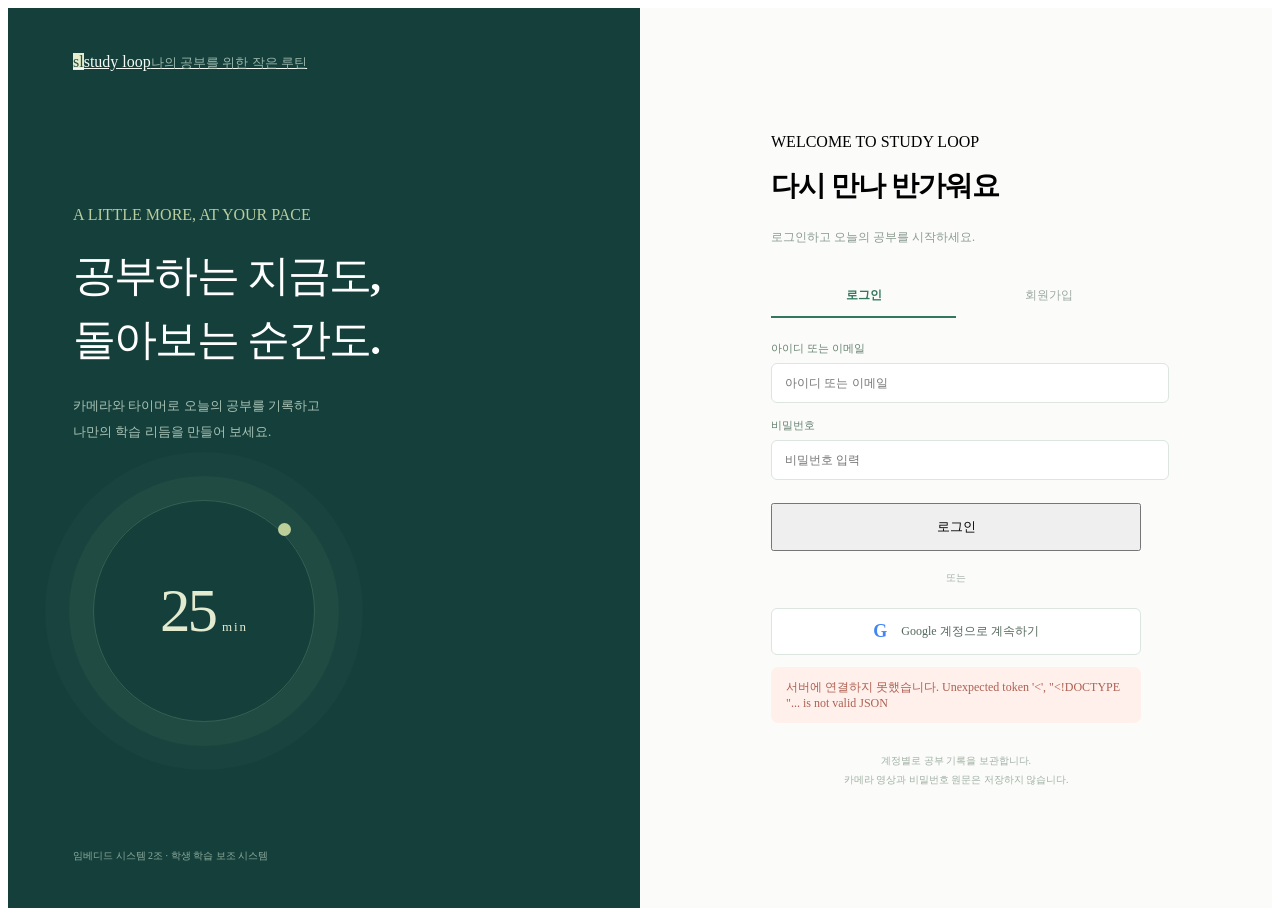
==== coaching-ui-prototype/live/index.html @ c524ef39 "feat: 학습 기록·코칭 웹 UI 추가 (#25)" ====
<!doctype html>
<html lang="ko">
<head>
  <meta charset="utf-8"><meta name="viewport" content="width=device-width,initial-scale=1">
  <meta name="theme-color" content="#153f3b"><title>Study Loop · 내 공부 공간</title>
  <link rel="stylesheet" href="base.css"><link rel="stylesheet" href="ui.css"><script src="demo-ui.js" defer></script><script src="detection.js" defer></script><script src="ui.js" defer></script>
</head>
<body>
  <div id="file-notice" hidden>이 화면은 서버가 필요합니다. live 폴더에서 npm start 실행 후 http://localhost:3000 을 열어 주세요.</div>
  <section id="auth-view" class="auth-layout" hidden>
    <div class="auth-story"><a class="brand light" href="/"><span class="brand-mark">sl</span><span>study loop<small>나의 공부를 위한 작은 루틴</small></span></a><div class="auth-copy"><p class="eyebrow">A LITTLE MORE, AT YOUR PACE</p><h1>공부하는 지금도,<br>돌아보는 순간도.</h1><p>카메라와 타이머로 오늘의 공부를 기록하고<br>나만의 학습 리듬을 만들어 보세요.</p><div class="auth-orbit" aria-hidden="true"><span>25<span>min</span></span><i></i></div></div><div class="story-footer">임베디드 시스템 2조 · 학생 학습 보조 시스템</div></div>
    <div class="auth-form-wrap"><div class="auth-card"><p class="eyebrow">WELCOME TO STUDY LOOP</p><h2 id="auth-title">다시 만나 반가워요</h2><p class="auth-sub">로그인하고 오늘의 공부를 시작하세요.</p><div class="auth-tabs"><button id="login-tab" class="chosen" type="button">로그인</button><button id="register-tab" type="button">회원가입</button></div><form id="auth-form">
  <div id="username-group" hidden><label for="username">아이디</label><div class="input-action"><input id="username" autocomplete="off" maxlength="20" placeholder="영문으로 시작, 4–20자"><button class="secondary" id="check-username" type="button">중복 확인</button></div><p class="hint" id="username-message" role="status">영문·숫자·밑줄을 사용할 수 있어요. 대소문자는 구분하지 않아요.</p></div>
  <label id="name-label" hidden>이름<input id="name" autocomplete="name" maxlength="40"></label>
  <label><span id="identifier-label">아이디 또는 이메일</span><input id="email" type="text" autocomplete="username" maxlength="254" required placeholder="아이디 또는 이메일"></label>
  <label id="phone-label" hidden>휴대전화 번호<input id="phone" type="tel" autocomplete="tel" maxlength="20" placeholder="010-1234-5678"><span class="hint">연락처 저장용이며 문자 인증은 진행하지 않습니다.</span></label>
  <label>비밀번호<input id="password" type="password" autocomplete="current-password" maxlength="128" required placeholder="비밀번호 입력"></label><p id="password-help" class="hint" hidden>비밀번호는 12–128자로 설정해 주세요.</p><button class="primary auth-submit" id="submit-auth">로그인</button>
</form><div class="or-line"><span>또는</span></div><a id="google-login" class="google-button" href="/auth/google"><strong aria-hidden="true">G</strong> Google 계정으로 계속하기</a><p id="google-help" class="hint"></p><p id="auth-message" class="form-message" role="alert"></p><p class="auth-privacy">계정별로 공부 기록을 보관합니다.<br>카메라 영상과 비밀번호 원문은 저장하지 않습니다.</p></div></div>
  </section>
  <section id="onboarding-view" class="onboarding-wrap" hidden>
  <div class="onboarding-card panel">
    <a class="brand" href="/"><span class="brand-mark">sl</span><span>study loop<small>나에게 맞는 공부의 시작</small></span></a>
    <p class="eyebrow onboarding-step">ONE MORE STEP</p><h1 id="onboarding-title">어떤 공부를 주로 하시나요?</h1><p class="subtitle">가장 많이 할 공부 하나를 골라 주세요. 공부 이름의 기본값으로 활용해요.</p>
    <form id="onboarding-form">
      <div id="profile-fields" hidden><h2>계정 정보 마무리</h2><p class="hint">기존 계정 정보와 기록은 유지하고, 빠진 정보만 입력해 주세요.</p>
        <div id="profile-username-group"><label for="profile-username">아이디</label><div class="input-action"><input id="profile-username" autocomplete="off" maxlength="20" placeholder="영문으로 시작, 4–20자"><button class="secondary" id="check-profile-username" type="button">중복 확인</button></div><p class="hint" id="profile-username-message" role="status">아이디 중복 확인이 필요해요.</p></div>
        <label id="profile-phone-label">휴대전화 번호<input id="profile-phone" type="tel" autocomplete="tel" maxlength="20" placeholder="010-1234-5678"><span class="hint">연락처 저장용 · 문자 인증 없음</span></label>
      </div>
      <fieldset class="focus-fieldset"><legend>주로 할 공부 <span>(하나 선택)</span></legend><div class="focus-grid" id="focus-options"></div></fieldset>
      <p id="onboarding-message" class="form-message" role="alert"></p><button class="primary onboarding-submit" id="save-profile">선택 완료하고 공부 시작하기</button>
    </form><button class="logout" id="onboarding-logout">로그아웃</button>
  </div>
</section>
  <div id="app-view" hidden>
    <aside class="sidebar"><a class="brand" href="/"><span class="brand-mark">sl</span><span>study loop<small>학생 졸음 감지 · 학습 코칭</small></span></a><div class="workspace-label">MY WORKSPACE</div><nav><button class="nav-link selected" id="study-nav"><span aria-hidden="true">◉</span> 공부 기록하기</button><button class="nav-link" id="history-nav"><span aria-hidden="true">▦</span> 학습 기록</button></nav><div class="sidebar-note"><span class="small-dot"></span> 나의 속도로, 꾸준하게<p>지금의 공부를 기록하고<br>다음 공부를 준비해요.</p></div><div class="sidebar-bottom"><div class="avatar" id="user-initial"></div><div><span id="user-name"></span><small id="user-provider"></small></div></div><button class="logout" id="logout">로그아웃</button></aside>
    <main><header class="topbar"><span>내 학습 공간 <span class="slash">/</span> <strong id="breadcrumb">공부 기록하기</strong></span><span class="demo-badge">로컬 DB 연결</span></header><div class="page"><div class="mobile-nav"><button class="secondary" id="mobile-study">공부 기록하기</button><button class="secondary" id="mobile-history">학습 기록</button><button class="secondary" id="mobile-logout">로그아웃</button></div><p id="app-message" class="form-message" role="alert"></p>
      <section id="study-view"><div class="page-heading"><div><p class="eyebrow">MAKE ROOM FOR YOUR STUDY</p><h1>지금부터, 나의 공부 시간</h1><p class="subtitle">카메라를 확인하고 오늘의 작은 목표부터 시작해 보세요.</p></div><span class="date-label" id="today"></span></div><div class="study-layout"><section class="panel camera-card"><div class="panel-heading"><h2>내 공부 화면</h2><span class="badge pending" id="camera-badge">카메라 꺼짐</span></div><div class="camera-stage"><video id="camera" autoplay muted playsinline></video><div id="camera-placeholder"><div class="camera-symbol" aria-hidden="true">◎</div><h3>나의 공부 공간을 비춰 보세요</h3><p>카메라를 켜면 이곳에 내 모습이 보여요.<br>영상은 이 브라우저에서만 표시됩니다.</p><button class="primary" id="enable-camera">카메라 켜기</button></div><div class="camera-overlay" id="camera-overlay" hidden><span class="small-dot"></span> 미리보기 · 영상 저장 안 함</div></div><div class="camera-footer"><span id="camera-hint">카메라를 끈 상태에서도 시간을 기록할 수 있어요.</span><button class="secondary" id="toggle-camera">카메라 켜기</button></div><div class="detector-note"><strong id="detection-message" role="status" aria-live="polite">감지 대기 · 카메라를 켜고 공부를 시작해 주세요.</strong><span id="detection-counts">눈 감김 의심 — · 고개 숙임 —</span><처음>눈 감김 2초 이상 / 고개 숙임 3초 이상일 때 짧은 경고음이 울립니다. 
        처음 10초는 눈을 뜨고 정면을 봐 주세요.</p><div class="sound-controls"><button class="secondary" id="test-sound" type="button">경고음 확인</button><button class="secondary" id="mute-sound" type="button">소리 끄기</button><button class="secondary" id="recalibrate" type="button">다시 보정</button><span id="sound-status">공부 시작 시 소리 활성화</span></div></div></section><section class="panel timer-card"><p class="eyebrow">ONE SESSION AT A TIME</p><h2>오늘의 공부</h2><label class="title-label" for="study-title">공부 이름</label><input id="study-title" class="title-input" maxlength="80" value="임베디드 프로젝트 공부" placeholder="어떤 공부를 할까요?"><span class="badge pending" id="timer-badge">시작 전</span><div id="study-timer" class="big-timer" aria-label="공부 시간">00:00:00</div><p class="timer-caption">공부 시간</p><div class="timer-sub"><span>휴식 시간</span><strong id="break-timer">00:00:00</strong></div><button class="primary start-button" id="start-study">공부 시작하기</button><div class="active-controls" id="active-controls" hidden><button class="primary" id="pause-study">휴식하기</button><button class="secondary" id="finish-study">종료하고 저장</button></div><p class="timer-hint" id="timer-hint">공부를 시작하면 계정에 세션이 생성됩니다.</p><div class="timer-divider"></div><h3>오늘의 작은 약속</h3><p class="routine">25분 공부하고, 5분 쉬어 가기</p><p class="hint">권장 루틴 예시입니다. 타이머가 자동으로 전환되지는 않아요.</p></section></div><div class="study-bottom"><article><span>01</span><div><h3>카메라는 내 기기 안에서</h3><p>영상·사진은 서버에 업로드하거나 저장하지 않아요.</p></div></article><article><span>02</span><div><h3>쉬는 시간은 따로 기록</h3><p>휴식하기를 누르면 공부 시간 계산이 멈춰요.</p></div></article><article><span>03</span><div><h3>나의 기록으로 돌아보기</h3><p>종료한 공부는 학습 기록 페이지에서 확인해요.</p></div></article></div></section>
      <section id="history-view" hidden><div class="page-heading"><div><p class="eyebrow">YOUR STUDY, AT A GLANCE</p><h1>오늘의 기록, 다음 공부의 힌트</h1><p class="subtitle">내 계정에 저장한 공부와 휴식 시간을 돌아보세요.</p></div><button class="secondary" id="refresh-history">기록 새로고침</button></div><section class="overview" id="real-overview"></section><div class="workspace"><section class="panel"><div class="panel-heading"><h2>내 세션 목록</h2><span class="tiny-label">최근순</span></div><label class="search"><input id="history-search" type="search" placeholder="공부 이름 검색" aria-label="공부 이름 검색"></label><div class="session-list" id="real-list"></div></section><div class="detail-column" id="real-detail"></div></div></section>
      <footer class="page-footer"><span>STUDY LOOP · 임베디드 시스템 2조</span><span>눈 감김만으로 실제 수면이나 집중도를 판단하지 않습니다.</span></footer>
    </div></main>
  </div>
</body>
</html>
---- coaching-ui-prototype/live/ui.css ----
[hidden]{display:none!important}.form-message:empty{display:none}.form-message{font-size:12px;color:#ad6052;background:#fff0eb;padding:12px 15px;border-radius:7px}.auth-layout{min-height:100vh;display:grid;grid-template-columns:1fr 1fr}.auth-story{background:#153f3b;color:#fff;padding:45px 65px;display:flex;flex-direction:column;position:relative;overflow:hidden}.brand.light{color:#f4faf3}.brand.light small{color:#9bb8ac}.light .brand-mark{background:#e4edce;color:#284c3a}.auth-copy{margin:auto 0;padding:60px 0}.auth-copy .eyebrow{color:#b7cd9d}.auth-copy h1{font-size:43px;line-height:1.5;font-weight:550;letter-spacing:-1.8px;margin:20px 0}.auth-copy p:not(.eyebrow){font-size:13px;color:#aac4b6;line-height:2}.auth-orbit{width:220px;height:220px;border:1px solid #769e8155;border-radius:50%;display:grid;place-items:center;margin:55px 20px 10px;position:relative;box-shadow:0 0 0 24px #557d6720,0 0 0 48px #557d670e}.auth-orbit>span{font-size:61px;font-weight:300;color:#e2ebcf;letter-spacing:-3px}.auth-orbit>span>span{font-size:13px;letter-spacing:2px;margin-left:7px}.auth-orbit i{position:absolute;top:22px;right:23px;background:#bdcf98;width:13px;height:13px;border-radius:50%}.story-footer{color:#8dab9c;font-size:10px}.auth-form-wrap{display:grid;place-items:center;padding:45px 30px;background:#fbfcfa}.auth-card{max-width:370px;width:100%}.auth-card h2{font-size:28px;letter-spacing:-1px;margin-top:10px}.auth-sub{color:#8b9a91;font-size:12px}.auth-tabs{display:flex;border-bottom:1px solid var(--line);margin:29px 0 23px}.auth-tabs button{width:50%;border:0;border-bottom:2px solid transparent;background:transparent;padding:12px;color:#9ba89f;font-size:12px}.auth-tabs .chosen{color:#32775e;border-bottom-color:#32775e;font-weight:700}.auth-card label{display:block;font-size:11px;color:#678172;margin-top:15px}.auth-card input{display:block;width:100%;padding:12px 13px;border:1px solid #dce5df;border-radius:6px;margin-top:7px;background:white;color:var(--ink);font-size:12px}.auth-submit{width:100%;margin-top:23px;padding:13px}.or-line{height:1px;background:var(--line);text-align:center;margin:28px 0}.or-line span{position:relative;top:-12px;background:#fbfcfa;font-size:10px;padding:0 15px;color:#a4afa7}.google-button{display:flex;align-items:center;justify-content:center;gap:14px;background:#fff;border:1px solid #dce5df;padding:12px;border-radius:6px;text-decoration:none;color:#53685b;font-size:12px}.google-button strong{font-size:18px;color:#4285f4}.google-button[aria-disabled=true]{opacity:.55;cursor:not-allowed}.auth-privacy{font-size:10px;text-align:center;color:#a0afa4;line-height:1.9;margin-top:28px}.hint{font-size:10px;color:#95a397;line-height:1.9}.nav-link{width:100%;text-align:left;background:transparent;border:0;padding:13px 14px;font-size:12px;color:#8a9b90;border-radius:7px;margin-bottom:6px}.nav-link>span{margin-right:9px;font-size:17px}.nav-link.selected{background:#eaf5f0;color:#256451;font-weight:700}.logout{border:0;background:transparent;color:#9ba99f;font-size:10px;padding:17px 0 0;text-align:left}.study-layout{display:grid;grid-template-columns:minmax(0,1.7fr) minmax(280px,1fr);gap:23px;align-items:start}.camera-card .panel-heading{padding:20px 22px}.camera-stage{position:relative;background:#eaf0eb;aspect-ratio:4/3;margin:0 20px;border-radius:9px;overflow:hidden;display:grid;place-items:center}.camera-stage video{position:absolute;inset:0;width:100%;height:100%;object-fit:contain;transform:scaleX(-1);background:#142620}.camera-stage video:not(.on){display:none}#camera-placeholder{padding:20px;text-align:center;z-index:1}#camera-placeholder h3{font-size:17px;font-weight:500;margin:10px 0}#camera-placeholder p{font-size:11px;color:#8ba092;line-height:1.9;margin:0 0 20px}.camera-symbol{font-size:50px;line-height:1.3;color:#9bb3a2}.camera-overlay{position:absolute;bottom:15px;left:15px;z-index:2;background:#142620c9;color:#dcebdd;border:1px solid #b7ceb455;font-size:9px;padding:5px 9px;border-radius:4px}.camera-footer{display:flex;justify-content:space-between;align-items:center;gap:10px;font-size:9px;color:#94a399;padding:17px 20px}.detector-note{background:#f8faf8;border-top:1px solid var(--line);padding:16px 21px;font-size:10px;color:#a1ada3}.detector-note strong{display:block;color:#7c9281;font-weight:500;margin-bottom:4px}.timer-card{padding:28px 27px;text-align:center}.timer-card>h2{font-size:18px;margin:8px 0 21px}.title-label{display:block;text-align:left;color:#7e9584;font-size:10px;margin-bottom:6px}.title-input{border:1px solid var(--line);border-radius:6px;padding:10px 12px;width:100%;font-size:12px;color:#637e6d;background:#fbfcfa;margin-bottom:23px}.title-input:disabled{background:#f4f7f4;color:#8a9d8d}.big-timer{font-size:43px;letter-spacing:-2px;line-height:1.3;margin-top:17px;font-weight:500;font-variant-numeric:tabular-nums;color:#24513e}.timer-caption{font-size:10px;color:#99aa9b;margin:4px 0 25px}.timer-sub{background:#f7f9f6;border-radius:5px;padding:10px 13px;display:flex;justify-content:space-between;font-size:10px;color:#91a18f}.timer-sub strong{font-weight:500;color:#708b70;font-variant-numeric:tabular-nums}.start-button{width:100%;margin-top:18px;padding:12px}.active-controls{display:flex;gap:8px;margin-top:18px}.active-controls button{flex:1;padding:11px}.timer-hint{font-size:9px;color:#a1ada0;line-height:1.8;margin:13px 0}.timer-divider{height:1px;background:var(--line);margin:25px 0 21px}.timer-card h3{font-size:10px;font-weight:500;color:#9aa68f}.routine{font-size:13px;color:#6f8968;margin-bottom:6px}.study-bottom{display:grid;grid-template-columns:repeat(3,1fr);gap:25px;padding:27px 2px}.study-bottom article{display:flex;gap:13px;align-items:flex-start}.study-bottom article>span{font-size:10px;color:#96ad91;border:1px solid #dce7d7;border-radius:50%;width:27px;height:27px;display:grid;place-items:center;flex-shrink:0}.study-bottom h3{font-size:11px;margin:0;font-weight:600;color:#778d78}.study-bottom p{font-size:10px;color:#a0ada0;margin-top:6px}.mobile-nav{display:none;margin-bottom:20px;gap:8px}.empty-record{padding:50px 24px;text-align:center;color:#899d8d}.empty-record h2{font-size:18px;margin-bottom:10px}.empty-record p{font-size:12px}.real-session-meta{padding:0 24px 20px;font-size:10px;color:#8b9e8f}.unconnected{padding:24px}.unconnected h3{font-size:14px;margin:0 0 10px}.unconnected p{font-size:11px;color:#8a9c8e;line-height:1.9;margin:0}.privacy-label{background:#eff5ee;padding:11px 14px;margin-top:18px;border-radius:6px;font-size:10px;color:#7d9578}#real-list{margin-top:14px}.state-finished{color:#508369}#file-notice{padding:40px;color:#24513e}button:disabled{cursor:wait;opacity:.6}@media(max-width:1150px){.study-layout{grid-template-columns:minmax(0,1.3fr) minmax(265px,1fr);gap:16px}.timer-card{padding:23px 20px}.big-timer{font-size:37px}.auth-story{padding:35px}.auth-copy h1{font-size:36px}}@media(max-width:850px){.mobile-nav{display:flex}.study-bottom{gap:12px}.auth-layout{grid-template-columns:.85fr 1fr}.auth-story{padding:28px}.auth-copy h1{font-size:29px}.auth-orbit{width:160px;height:160px;margin-left:12px}.auth-orbit>span{font-size:45px}}@media(max-width:640px){.study-layout{grid-template-columns:1fr}.study-bottom{grid-template-columns:1fr;gap:14px}.camera-stage{margin:0 15px}.camera-footer{padding:15px}.timer-card{padding:24px}.big-timer{font-size:48px}.auth-layout{grid-template-columns:1fr}.auth-story{padding:24px 28px}.auth-copy{padding:20px 0 0}.auth-copy h1{font-size:28px}.auth-copy p:not(.eyebrow){font-size:11px}.auth-orbit,.story-footer{display:none}.auth-form-wrap{padding:35px 28px}.auth-card h2{font-size:24px}.camera-footer>span{max-width:65%}.study-bottom p{margin:3px 0 0}}
.real-value{font-size:18px;overflow-wrap:anywhere}.overline{overflow-wrap:anywhere}.session-item .item-title{overflow-wrap:anywhere}

.input-action{display:flex;gap:8px;align-items:center;margin-top:7px}.input-action input{margin-top:0;min-width:0;flex:1}.input-action button{align-self:stretch;white-space:nowrap}.check-success{color:#32775e}.auth-form-wrap{padding-top:30px;padding-bottom:30px}.onboarding-wrap{min-height:100vh;display:grid;place-items:center;padding:40px 24px;background:#f2f6f1}.onboarding-card{max-width:740px;width:100%;padding:38px 44px}.onboarding-step{margin-top:35px}.onboarding-card h1{font-size:26px;margin-top:9px}.onboarding-card form>label,.onboarding-card #profile-fields label{display:block;font-size:11px;color:#678172;margin-top:15px}.onboarding-card input:not([type=radio]){padding:12px;border:1px solid #dce5df;border-radius:6px;background:#fff;display:block;width:100%;font-size:12px;margin-top:7px}.onboarding-card .input-action input{margin-top:0}.onboarding-card #profile-fields{border:1px solid #e3ebe2;padding:20px;border-radius:8px;margin-top:25px}.focus-fieldset{padding:0;margin:28px 0 0;border:0}.focus-fieldset legend{font-size:12px;color:#52735b;margin-bottom:14px;font-weight:600}.focus-fieldset legend span{font-size:10px;color:#91a18d;font-weight:400;margin-left:5px}.focus-grid{display:grid;grid-template-columns:1fr 1fr;gap:11px}.focus-option{position:relative;cursor:pointer}.focus-option input{position:absolute;top:18px;right:14px;accent-color:#32775e;width:15px;height:15px}.focus-option>span{display:block;border:1px solid #e0e9dc;border-radius:8px;padding:17px 38px 17px 17px;background:#fff;min-height:88px}.focus-option strong{display:block;color:#58735b;font-size:12px;font-weight:600}.focus-option small{display:block;color:#96a38e;font-size:10px;line-height:1.7;margin-top:5px}.focus-option input:checked+span{border-color:#77a17b;background:#eef6ec}.focus-option input:focus-visible+span{outline:3px solid #6abdaf;outline-offset:2px}.onboarding-submit{width:100%;padding:13px;margin-top:22px}.onboarding-card>.logout{display:block;margin:0 auto;text-align:center}@media(max-width:640px){.onboarding-wrap{padding:20px 14px}.onboarding-card{padding:27px 21px}.onboarding-card h1{font-size:22px}.focus-grid{grid-template-columns:1fr}.focus-option>span{min-height:74px}.onboarding-card #profile-fields{padding:15px}}

.detector-note p{margin:7px 0;font-size:10px;line-height:1.8}.detector-note .detection-warning{color:#b16b42}.sound-controls{display:flex;align-items:center;gap:7px;flex-wrap:wrap;margin-top:10px}.sound-controls span{font-size:9px;color:#8a9a8a}
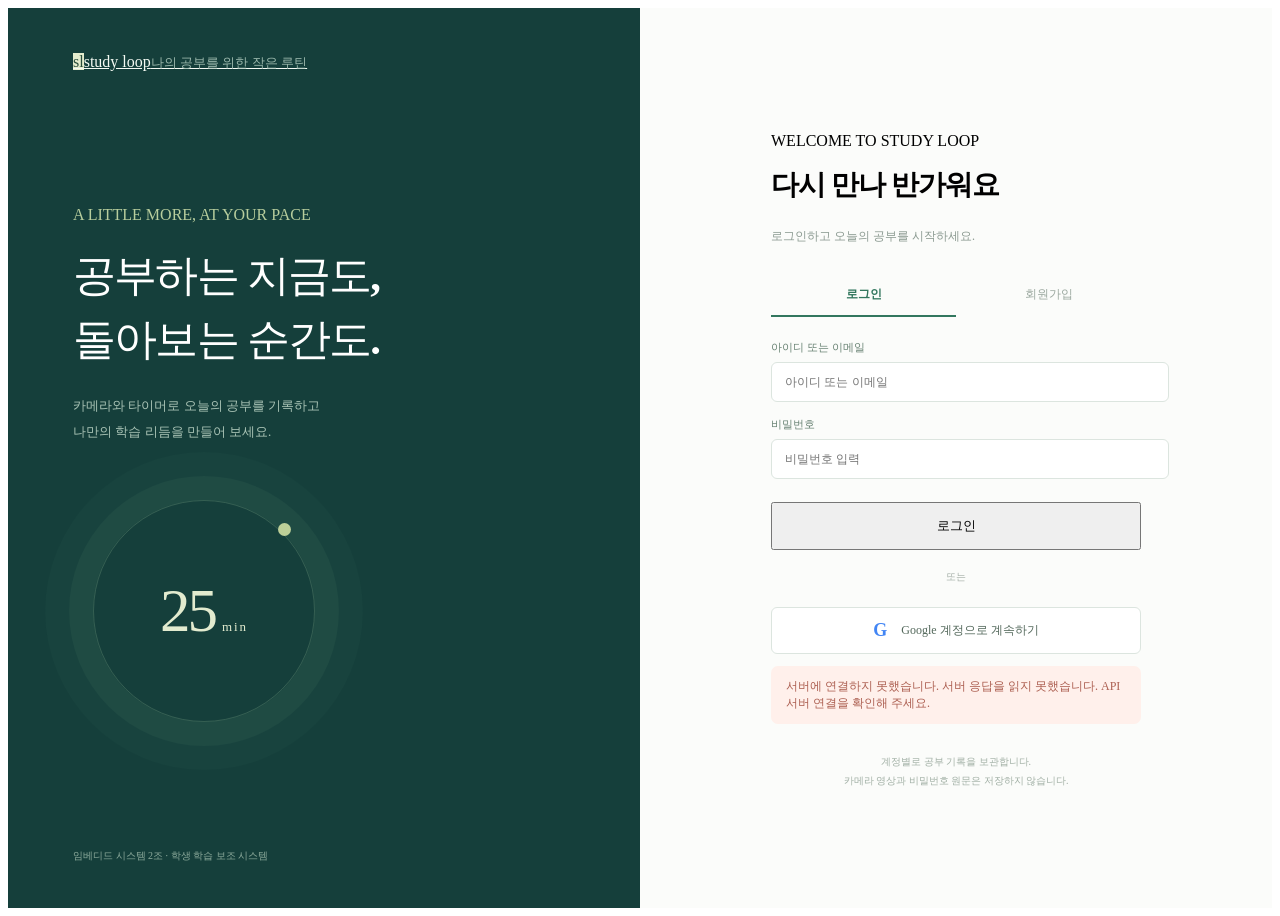
==== commit ea00a428: "fix: 웹 UI 비동기 상태·경고음 처리 및 검증 보완 (#25)" ====
--- a/coaching-ui-prototype/live/index.html
+++ b/coaching-ui-prototype/live/index.html
@@ -1,44 +1,44 @@
-<!doctype html>
-<html lang="ko">
-<head>
-  <meta charset="utf-8"><meta name="viewport" content="width=device-width,initial-scale=1">
-  <meta name="theme-color" content="#153f3b"><title>Study Loop · 내 공부 공간</title>
-  <link rel="stylesheet" href="base.css"><link rel="stylesheet" href="ui.css"><script src="demo-ui.js" defer></script><script src="detection.js" defer></script><script src="ui.js" defer></script>
-</head>
-<body>
-  <div id="file-notice" hidden>이 화면은 서버가 필요합니다. live 폴더에서 npm start 실행 후 http://localhost:3000 을 열어 주세요.</div>
-  <section id="auth-view" class="auth-layout" hidden>
-    <div class="auth-story"><a class="brand light" href="/"><span class="brand-mark">sl</span><span>study loop<small>나의 공부를 위한 작은 루틴</small></span></a><div class="auth-copy"><p class="eyebrow">A LITTLE MORE, AT YOUR PACE</p><h1>공부하는 지금도,<br>돌아보는 순간도.</h1><p>카메라와 타이머로 오늘의 공부를 기록하고<br>나만의 학습 리듬을 만들어 보세요.</p><div class="auth-orbit" aria-hidden="true"><span>25<span>min</span></span><i></i></div></div><div class="story-footer">임베디드 시스템 2조 · 학생 학습 보조 시스템</div></div>
-    <div class="auth-form-wrap"><div class="auth-card"><p class="eyebrow">WELCOME TO STUDY LOOP</p><h2 id="auth-title">다시 만나 반가워요</h2><p class="auth-sub">로그인하고 오늘의 공부를 시작하세요.</p><div class="auth-tabs"><button id="login-tab" class="chosen" type="button">로그인</button><button id="register-tab" type="button">회원가입</button></div><form id="auth-form">
-  <div id="username-group" hidden><label for="username">아이디</label><div class="input-action"><input id="username" autocomplete="off" maxlength="20" placeholder="영문으로 시작, 4–20자"><button class="secondary" id="check-username" type="button">중복 확인</button></div><p class="hint" id="username-message" role="status">영문·숫자·밑줄을 사용할 수 있어요. 대소문자는 구분하지 않아요.</p></div>
-  <label id="name-label" hidden>이름<input id="name" autocomplete="name" maxlength="40"></label>
-  <label><span id="identifier-label">아이디 또는 이메일</span><input id="email" type="text" autocomplete="username" maxlength="254" required placeholder="아이디 또는 이메일"></label>
-  <label id="phone-label" hidden>휴대전화 번호<input id="phone" type="tel" autocomplete="tel" maxlength="20" placeholder="010-1234-5678"><span class="hint">연락처 저장용이며 문자 인증은 진행하지 않습니다.</span></label>
-  <label>비밀번호<input id="password" type="password" autocomplete="current-password" maxlength="128" required placeholder="비밀번호 입력"></label><p id="password-help" class="hint" hidden>비밀번호는 12–128자로 설정해 주세요.</p><button class="primary auth-submit" id="submit-auth">로그인</button>
-</form><div class="or-line"><span>또는</span></div><a id="google-login" class="google-button" href="/auth/google"><strong aria-hidden="true">G</strong> Google 계정으로 계속하기</a><p id="google-help" class="hint"></p><p id="auth-message" class="form-message" role="alert"></p><p class="auth-privacy">계정별로 공부 기록을 보관합니다.<br>카메라 영상과 비밀번호 원문은 저장하지 않습니다.</p></div></div>
-  </section>
-  <section id="onboarding-view" class="onboarding-wrap" hidden>
-  <div class="onboarding-card panel">
-    <a class="brand" href="/"><span class="brand-mark">sl</span><span>study loop<small>나에게 맞는 공부의 시작</small></span></a>
-    <p class="eyebrow onboarding-step">ONE MORE STEP</p><h1 id="onboarding-title">어떤 공부를 주로 하시나요?</h1><p class="subtitle">가장 많이 할 공부 하나를 골라 주세요. 공부 이름의 기본값으로 활용해요.</p>
-    <form id="onboarding-form">
-      <div id="profile-fields" hidden><h2>계정 정보 마무리</h2><p class="hint">기존 계정 정보와 기록은 유지하고, 빠진 정보만 입력해 주세요.</p>
-        <div id="profile-username-group"><label for="profile-username">아이디</label><div class="input-action"><input id="profile-username" autocomplete="off" maxlength="20" placeholder="영문으로 시작, 4–20자"><button class="secondary" id="check-profile-username" type="button">중복 확인</button></div><p class="hint" id="profile-username-message" role="status">아이디 중복 확인이 필요해요.</p></div>
-        <label id="profile-phone-label">휴대전화 번호<input id="profile-phone" type="tel" autocomplete="tel" maxlength="20" placeholder="010-1234-5678"><span class="hint">연락처 저장용 · 문자 인증 없음</span></label>
-      </div>
-      <fieldset class="focus-fieldset"><legend>주로 할 공부 <span>(하나 선택)</span></legend><div class="focus-grid" id="focus-options"></div></fieldset>
-      <p id="onboarding-message" class="form-message" role="alert"></p><button class="primary onboarding-submit" id="save-profile">선택 완료하고 공부 시작하기</button>
-    </form><button class="logout" id="onboarding-logout">로그아웃</button>
-  </div>
-</section>
-  <div id="app-view" hidden>
-    <aside class="sidebar"><a class="brand" href="/"><span class="brand-mark">sl</span><span>study loop<small>학생 졸음 감지 · 학습 코칭</small></span></a><div class="workspace-label">MY WORKSPACE</div><nav><button class="nav-link selected" id="study-nav"><span aria-hidden="true">◉</span> 공부 기록하기</button><button class="nav-link" id="history-nav"><span aria-hidden="true">▦</span> 학습 기록</button></nav><div class="sidebar-note"><span class="small-dot"></span> 나의 속도로, 꾸준하게<p>지금의 공부를 기록하고<br>다음 공부를 준비해요.</p></div><div class="sidebar-bottom"><div class="avatar" id="user-initial"></div><div><span id="user-name"></span><small id="user-provider"></small></div></div><button class="logout" id="logout">로그아웃</button></aside>
-    <main><header class="topbar"><span>내 학습 공간 <span class="slash">/</span> <strong id="breadcrumb">공부 기록하기</strong></span><span class="demo-badge">로컬 DB 연결</span></header><div class="page"><div class="mobile-nav"><button class="secondary" id="mobile-study">공부 기록하기</button><button class="secondary" id="mobile-history">학습 기록</button><button class="secondary" id="mobile-logout">로그아웃</button></div><p id="app-message" class="form-message" role="alert"></p>
-      <section id="study-view"><div class="page-heading"><div><p class="eyebrow">MAKE ROOM FOR YOUR STUDY</p><h1>지금부터, 나의 공부 시간</h1><p class="subtitle">카메라를 확인하고 오늘의 작은 목표부터 시작해 보세요.</p></div><span class="date-label" id="today"></span></div><div class="study-layout"><section class="panel camera-card"><div class="panel-heading"><h2>내 공부 화면</h2><span class="badge pending" id="camera-badge">카메라 꺼짐</span></div><div class="camera-stage"><video id="camera" autoplay muted playsinline></video><div id="camera-placeholder"><div class="camera-symbol" aria-hidden="true">◎</div><h3>나의 공부 공간을 비춰 보세요</h3><p>카메라를 켜면 이곳에 내 모습이 보여요.<br>영상은 이 브라우저에서만 표시됩니다.</p><button class="primary" id="enable-camera">카메라 켜기</button></div><div class="camera-overlay" id="camera-overlay" hidden><span class="small-dot"></span> 미리보기 · 영상 저장 안 함</div></div><div class="camera-footer"><span id="camera-hint">카메라를 끈 상태에서도 시간을 기록할 수 있어요.</span><button class="secondary" id="toggle-camera">카메라 켜기</button></div><div class="detector-note"><strong id="detection-message" role="status" aria-live="polite">감지 대기 · 카메라를 켜고 공부를 시작해 주세요.</strong><span id="detection-counts">눈 감김 의심 — · 고개 숙임 —</span><처음>눈 감김 2초 이상 / 고개 숙임 3초 이상일 때 짧은 경고음이 울립니다. 
-        처음 10초는 눈을 뜨고 정면을 봐 주세요.</p><div class="sound-controls"><button class="secondary" id="test-sound" type="button">경고음 확인</button><button class="secondary" id="mute-sound" type="button">소리 끄기</button><button class="secondary" id="recalibrate" type="button">다시 보정</button><span id="sound-status">공부 시작 시 소리 활성화</span></div></div></section><section class="panel timer-card"><p class="eyebrow">ONE SESSION AT A TIME</p><h2>오늘의 공부</h2><label class="title-label" for="study-title">공부 이름</label><input id="study-title" class="title-input" maxlength="80" value="임베디드 프로젝트 공부" placeholder="어떤 공부를 할까요?"><span class="badge pending" id="timer-badge">시작 전</span><div id="study-timer" class="big-timer" aria-label="공부 시간">00:00:00</div><p class="timer-caption">공부 시간</p><div class="timer-sub"><span>휴식 시간</span><strong id="break-timer">00:00:00</strong></div><button class="primary start-button" id="start-study">공부 시작하기</button><div class="active-controls" id="active-controls" hidden><button class="primary" id="pause-study">휴식하기</button><button class="secondary" id="finish-study">종료하고 저장</button></div><p class="timer-hint" id="timer-hint">공부를 시작하면 계정에 세션이 생성됩니다.</p><div class="timer-divider"></div><h3>오늘의 작은 약속</h3><p class="routine">25분 공부하고, 5분 쉬어 가기</p><p class="hint">권장 루틴 예시입니다. 타이머가 자동으로 전환되지는 않아요.</p></section></div><div class="study-bottom"><article><span>01</span><div><h3>카메라는 내 기기 안에서</h3><p>영상·사진은 서버에 업로드하거나 저장하지 않아요.</p></div></article><article><span>02</span><div><h3>쉬는 시간은 따로 기록</h3><p>휴식하기를 누르면 공부 시간 계산이 멈춰요.</p></div></article><article><span>03</span><div><h3>나의 기록으로 돌아보기</h3><p>종료한 공부는 학습 기록 페이지에서 확인해요.</p></div></article></div></section>
-      <section id="history-view" hidden><div class="page-heading"><div><p class="eyebrow">YOUR STUDY, AT A GLANCE</p><h1>오늘의 기록, 다음 공부의 힌트</h1><p class="subtitle">내 계정에 저장한 공부와 휴식 시간을 돌아보세요.</p></div><button class="secondary" id="refresh-history">기록 새로고침</button></div><section class="overview" id="real-overview"></section><div class="workspace"><section class="panel"><div class="panel-heading"><h2>내 세션 목록</h2><span class="tiny-label">최근순</span></div><label class="search"><input id="history-search" type="search" placeholder="공부 이름 검색" aria-label="공부 이름 검색"></label><div class="session-list" id="real-list"></div></section><div class="detail-column" id="real-detail"></div></div></section>
-      <footer class="page-footer"><span>STUDY LOOP · 임베디드 시스템 2조</span><span>눈 감김만으로 실제 수면이나 집중도를 판단하지 않습니다.</span></footer>
-    </div></main>
-  </div>
-</body>
-</html>
+<!doctype html>
+<html lang="ko">
+<head>
+  <meta charset="utf-8"><meta name="viewport" content="width=device-width,initial-scale=1">
+  <meta name="theme-color" content="#153f3b"><title>Study Loop · 내 공부 공간</title>
+  <link rel="stylesheet" href="base.css"><link rel="stylesheet" href="ui.css"><script src="demo-ui.js" defer></script><script src="detection.js" defer></script><script src="ui.js" defer></script>
+</head>
+<body>
+  <div id="file-notice" hidden>이 화면은 연결된 API 서버가 필요합니다. UI 파일만으로 로그인·기록·감지를 실행할 수 없습니다. 화면 시안은 상위 폴더의 index.html을 열어 확인해 주세요.</div>
+  <section id="auth-view" class="auth-layout" hidden>
+    <div class="auth-story"><a class="brand light" href="/"><span class="brand-mark">sl</span><span>study loop<small>나의 공부를 위한 작은 루틴</small></span></a><div class="auth-copy"><p class="eyebrow">A LITTLE MORE, AT YOUR PACE</p><h1>공부하는 지금도,<br>돌아보는 순간도.</h1><p>카메라와 타이머로 오늘의 공부를 기록하고<br>나만의 학습 리듬을 만들어 보세요.</p><div class="auth-orbit" aria-hidden="true"><span>25<span>min</span></span><i></i></div></div><div class="story-footer">임베디드 시스템 2조 · 학생 학습 보조 시스템</div></div>
+    <div class="auth-form-wrap"><div class="auth-card"><p class="eyebrow">WELCOME TO STUDY LOOP</p><h2 id="auth-title">다시 만나 반가워요</h2><p class="auth-sub">로그인하고 오늘의 공부를 시작하세요.</p><div class="auth-tabs"><button id="login-tab" class="chosen" type="button">로그인</button><button id="register-tab" type="button">회원가입</button></div><form id="auth-form">
+  <div id="username-group" hidden><label for="username">아이디</label><div class="input-action"><input id="username" autocomplete="off" maxlength="20" placeholder="영문으로 시작, 4–20자"><button class="secondary" id="check-username" type="button">중복 확인</button></div><p class="hint" id="username-message" role="status">영문·숫자·밑줄을 사용할 수 있어요. 대소문자는 구분하지 않아요.</p></div>
+  <label id="name-label" hidden>이름<input id="name" autocomplete="name" maxlength="40"></label>
+  <label><span id="identifier-label">아이디 또는 이메일</span><input id="email" type="text" autocomplete="username" maxlength="254" required placeholder="아이디 또는 이메일"></label>
+  <label id="phone-label" hidden>휴대전화 번호<input id="phone" type="tel" autocomplete="tel" maxlength="20" placeholder="010-1234-5678"><span class="hint">연락처 저장용이며 문자 인증은 진행하지 않습니다.</span></label>
+  <label>비밀번호<input id="password" type="password" autocomplete="current-password" maxlength="128" required placeholder="비밀번호 입력"></label><p id="password-help" class="hint" hidden>비밀번호는 12–128자로 설정해 주세요.</p><button class="primary auth-submit" id="submit-auth">로그인</button>
+</form><div class="or-line"><span>또는</span></div><a id="google-login" class="google-button" href="/auth/google"><strong aria-hidden="true">G</strong> Google 계정으로 계속하기</a><p id="google-help" class="hint"></p><p id="auth-message" class="form-message" role="alert"></p><p class="auth-privacy">계정별로 공부 기록을 보관합니다.<br>카메라 영상과 비밀번호 원문은 저장하지 않습니다.</p></div></div>
+  </section>
+  <section id="onboarding-view" class="onboarding-wrap" hidden>
+  <div class="onboarding-card panel">
+    <a class="brand" href="/"><span class="brand-mark">sl</span><span>study loop<small>나에게 맞는 공부의 시작</small></span></a>
+    <p class="eyebrow onboarding-step">ONE MORE STEP</p><h1 id="onboarding-title">어떤 공부를 주로 하시나요?</h1><p class="subtitle">가장 많이 할 공부 하나를 골라 주세요. 공부 이름의 기본값으로 활용해요.</p>
+    <form id="onboarding-form">
+      <div id="profile-fields" hidden><h2>계정 정보 마무리</h2><p class="hint">기존 계정 정보와 기록은 유지하고, 빠진 정보만 입력해 주세요.</p>
+        <div id="profile-username-group"><label for="profile-username">아이디</label><div class="input-action"><input id="profile-username" autocomplete="off" maxlength="20" placeholder="영문으로 시작, 4–20자"><button class="secondary" id="check-profile-username" type="button">중복 확인</button></div><p class="hint" id="profile-username-message" role="status">아이디 중복 확인이 필요해요.</p></div>
+        <label id="profile-phone-label">휴대전화 번호<input id="profile-phone" type="tel" autocomplete="tel" maxlength="20" placeholder="010-1234-5678"><span class="hint">연락처 저장용 · 문자 인증 없음</span></label>
+      </div>
+      <fieldset class="focus-fieldset"><legend>주로 할 공부 <span>(하나 선택)</span></legend><div class="focus-grid" id="focus-options"></div></fieldset>
+      <p id="onboarding-message" class="form-message" role="alert"></p><button class="primary onboarding-submit" id="save-profile">선택 완료하고 공부 시작하기</button>
+    </form><button class="logout" id="onboarding-logout">로그아웃</button>
+  </div>
+</section>
+  <div id="app-view" hidden>
+    <aside class="sidebar"><a class="brand" href="/"><span class="brand-mark">sl</span><span>study loop<small>학생 졸음 감지 · 학습 코칭</small></span></a><div class="workspace-label">MY WORKSPACE</div><nav><button class="nav-link selected" id="study-nav"><span aria-hidden="true">◉</span> 공부 기록하기</button><button class="nav-link" id="history-nav"><span aria-hidden="true">▦</span> 학습 기록</button></nav><div class="sidebar-note"><span class="small-dot"></span> 나의 속도로, 꾸준하게<p>지금의 공부를 기록하고<br>다음 공부를 준비해요.</p></div><div class="sidebar-bottom"><div class="avatar" id="user-initial"></div><div><span id="user-name"></span><small id="user-provider"></small></div></div><button class="logout" id="logout">로그아웃</button></aside>
+    <main><header class="topbar"><span>내 학습 공간 <span class="slash">/</span> <strong id="breadcrumb">공부 기록하기</strong></span><span class="demo-badge">로컬 DB 연결</span></header><div class="page"><div class="mobile-nav"><button class="secondary" id="mobile-study">공부 기록하기</button><button class="secondary" id="mobile-history">학습 기록</button><button class="secondary" id="mobile-logout">로그아웃</button></div><p id="app-message" class="form-message" role="alert"></p>
+      <section id="study-view"><div class="page-heading"><div><p class="eyebrow">MAKE ROOM FOR YOUR STUDY</p><h1>지금부터, 나의 공부 시간</h1><p class="subtitle">카메라를 확인하고 오늘의 작은 목표부터 시작해 보세요.</p></div><span class="date-label" id="today"></span></div><div class="study-layout"><section class="panel camera-card"><div class="panel-heading"><h2>내 공부 화면</h2><span class="badge pending" id="camera-badge">카메라 꺼짐</span></div><div class="camera-stage"><video id="camera" autoplay muted playsinline></video><div id="camera-placeholder"><div class="camera-symbol" aria-hidden="true">◎</div><h3>나의 공부 공간을 비춰 보세요</h3><p>카메라를 켜면 이곳에 내 모습이 보여요.<br>영상은 이 브라우저에서만 표시됩니다.</p><button class="primary" id="enable-camera">카메라 켜기</button></div><div class="camera-overlay" id="camera-overlay" hidden><span class="small-dot"></span> 미리보기 · 영상 저장 안 함</div></div><div class="camera-footer"><span id="camera-hint">카메라를 끈 상태에서도 시간을 기록할 수 있어요.</span><button class="secondary" id="toggle-camera">카메라 켜기</button></div><div class="detector-note"><strong id="detection-message" role="status" aria-live="polite">감지 대기 · 카메라를 켜고 공부를 시작해 주세요.</strong><span id="detection-counts">눈 감김 의심 — · 고개 숙임 —</span><p>눈 감김 2초 이상 / 고개 숙임 3초 이상일 때 짧은 경고음이 울립니다. 
+        처음 10초는 눈을 뜨고 정면을 봐 주세요.</p><div class="sound-controls"><button class="secondary" id="test-sound" type="button">경고음 확인</button><button class="secondary" id="mute-sound" type="button">소리 끄기</button><button class="secondary" id="recalibrate" type="button">다시 보정</button><span id="sound-status">공부 시작 시 소리 활성화</span></div></div></section><section class="panel timer-card"><p class="eyebrow">ONE SESSION AT A TIME</p><h2>오늘의 공부</h2><label class="title-label" for="study-title">공부 이름</label><input id="study-title" class="title-input" maxlength="80" value="임베디드 프로젝트 공부" placeholder="어떤 공부를 할까요?"><span class="badge pending" id="timer-badge">시작 전</span><div id="study-timer" class="big-timer" aria-label="공부 시간">00:00:00</div><p class="timer-caption">공부 시간</p><div class="timer-sub"><span>휴식 시간</span><strong id="break-timer">00:00:00</strong></div><button class="primary start-button" id="start-study">공부 시작하기</button><div class="active-controls" id="active-controls" hidden><button class="primary" id="pause-study">휴식하기</button><button class="secondary" id="finish-study">종료하고 저장</button></div><p class="timer-hint" id="timer-hint">공부를 시작하면 계정에 세션이 생성됩니다.</p><div class="timer-divider"></div><h3>오늘의 작은 약속</h3><p class="routine">25분 공부하고, 5분 쉬어 가기</p><p class="hint">권장 루틴 예시입니다. 타이머가 자동으로 전환되지는 않아요.</p></section></div><div class="study-bottom"><article><span>01</span><div><h3>카메라는 내 기기 안에서</h3><p>영상·사진은 서버에 업로드하거나 저장하지 않아요.</p></div></article><article><span>02</span><div><h3>쉬는 시간은 따로 기록</h3><p>휴식하기를 누르면 공부 시간 계산이 멈춰요.</p></div></article><article><span>03</span><div><h3>나의 기록으로 돌아보기</h3><p>종료한 공부는 학습 기록 페이지에서 확인해요.</p></div></article></div></section>
+      <section id="history-view" hidden><div class="page-heading"><div><p class="eyebrow">YOUR STUDY, AT A GLANCE</p><h1>오늘의 기록, 다음 공부의 힌트</h1><p class="subtitle">내 계정에 저장한 공부와 휴식 시간을 돌아보세요.</p></div><button class="secondary" id="refresh-history">기록 새로고침</button></div><section class="overview" id="real-overview"></section><div class="workspace"><section class="panel"><div class="panel-heading"><h2>내 세션 목록</h2><span class="tiny-label">최근순</span></div><label class="search"><input id="history-search" type="search" placeholder="공부 이름 검색" aria-label="공부 이름 검색"></label><div class="session-list" id="real-list"></div></section><div class="detail-column" id="real-detail"></div></div></section>
+      <footer class="page-footer"><span>STUDY LOOP · 임베디드 시스템 2조</span><span>눈 감김만으로 실제 수면이나 집중도를 판단하지 않습니다.</span></footer>
+    </div></main>
+  </div>
+</body>
+</html>
